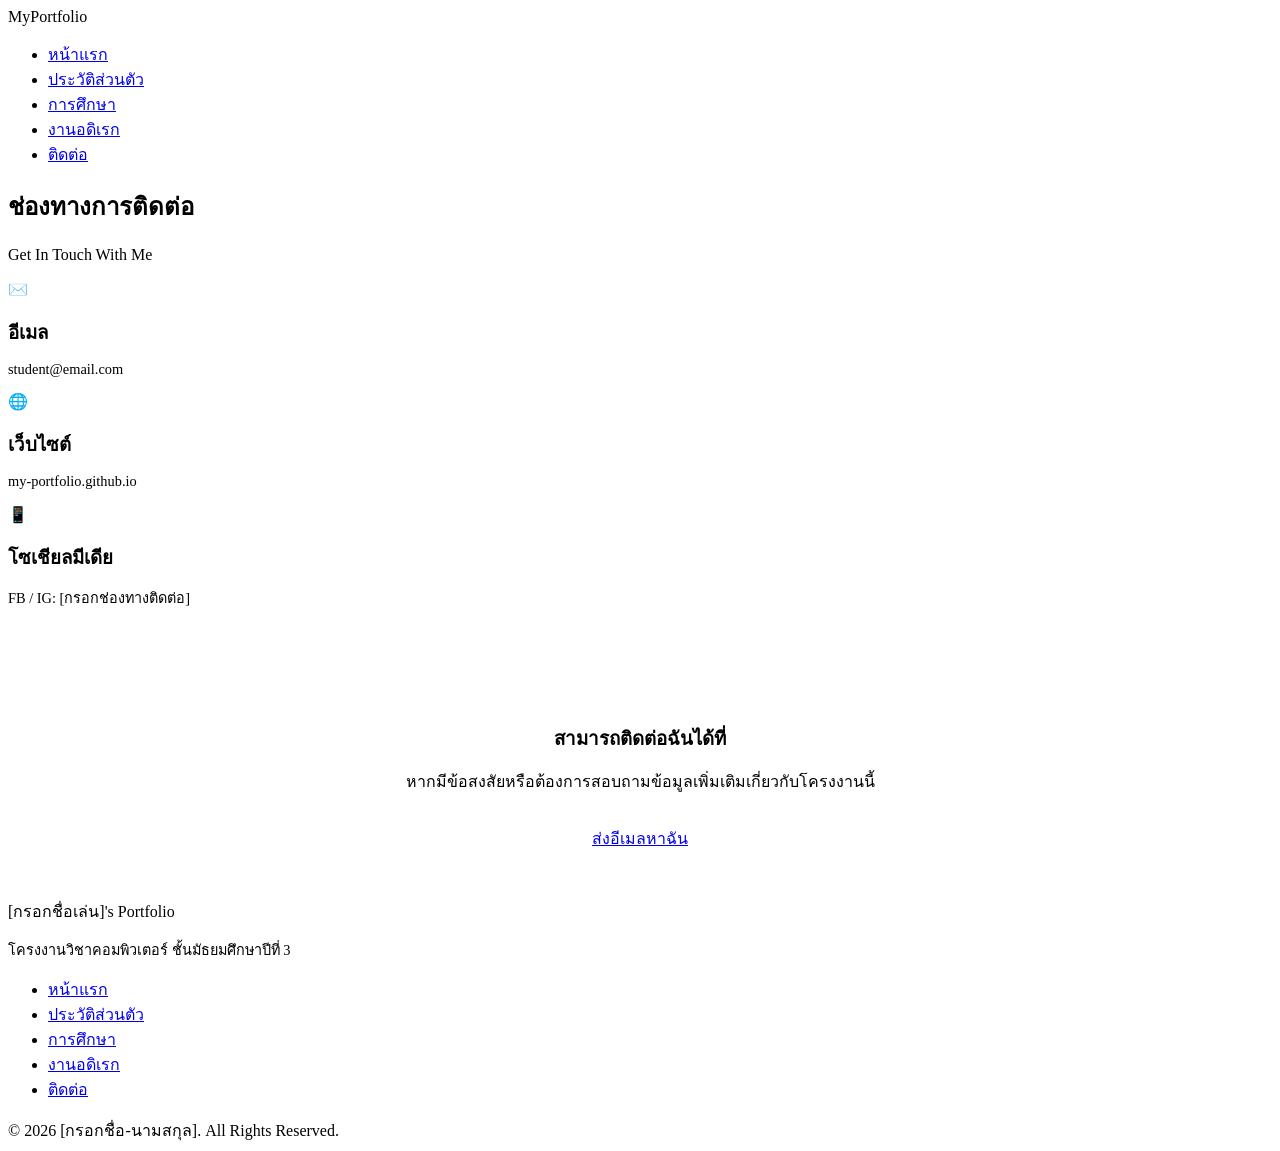
==== contact.html @ 7aca5b60 "Create contact.html" ====
<!DOCTYPE html>
<html lang="th">
<head>
  <meta charset="UTF-8">
  <meta name="viewport" content="width=device-width, initial-scale=1.0">
  <title>ช่องทางการติดต่อ | Student Portfolio</title>
  <link rel="stylesheet" href="style.css">
</head>
<body>

  <nav class="navbar">
    <div class="nav-logo">My<span>Portfolio</span></div>
    <ul class="nav-links">
      <li><a href="index.html">หน้าแรก</a></li>
      <li><a href="profile.html">ประวัติส่วนตัว</a></li>
      <li><a href="education.html">การศึกษา</a></li>
      <li><a href="hobby.html">งานอดิเรก</a></li>
      <li><a href="contact.html" class="active">ติดต่อ</a></li>
    </ul>
  </nav>

  <main class="container">
    <h2 class="section-title">ช่องทางการติดต่อ</h2>
    <p class="section-subtitle">Get In Touch With Me</p>

    <div class="contact-grid">
      <div class="card contact-card">
        <div class="contact-icon">✉️</div>
        <h3 style="color: var(--primary-dark); margin-bottom: 0.5rem;">อีเมล</h3>
        <p style="color: var(--text-muted); font-size: 0.9rem;">student@email.com</p>
      </div>

      <div class="card contact-card">
        <div class="contact-icon">🌐</div>
        <h3 style="color: var(--primary-dark); margin-bottom: 0.5rem;">เว็บไซต์</h3>
        <p style="color: var(--text-muted); font-size: 0.9rem;">my-portfolio.github.io</p>
      </div>

      <div class="card contact-card">
        <div class="contact-icon">📱</div>
        <h3 style="color: var(--primary-dark); margin-bottom: 0.5rem;">โซเชียลมีเดีย</h3>
        <p style="color: var(--text-muted); font-size: 0.9rem;">FB / IG: [กรอกช่องทางติดต่อ]</p>
      </div>
    </div>

    <div class="card" style="margin-top: 3rem; text-align: center; padding: 3rem 1.5rem;">
      <h3 style="color: var(--primary-dark); margin-bottom: 1rem;">สามารถติดต่อฉันได้ที่</h3>
      <p style="color: var(--text-muted); margin-bottom: 2rem;">หากมีข้อสงสัยหรือต้องการสอบถามข้อมูลเพิ่มเติมเกี่ยวกับโครงงานนี้</p>
      <a href="mailto:student@email.com" class="btn btn-primary">ส่งอีเมลหาฉัน</a>
    </div>
  </main>

  <footer class="footer">
    <div class="footer-content">
      <div>
        <div class="footer-logo">[กรอกชื่อเล่น]'s Portfolio</div>
        <p style="font-size: 0.9rem; color: var(--accent);">โครงงานวิชาคอมพิวเตอร์ ชั้นมัธยมศึกษาปีที่ 3</p>
      </div>
      <ul class="footer-links">
        <li><a href="index.html">หน้าแรก</a></li>
        <li><a href="profile.html">ประวัติส่วนตัว</a></li>
        <li><a href="education.html">การศึกษา</a></li>
        <li><a href="hobby.html">งานอดิเรก</a></li>
        <li><a href="contact.html">ติดต่อ</a></li>
      </ul>
    </div>
    <div class="footer-copy">
      &copy; 2026 [กรอกชื่อ-นามสกุล]. All Rights Reserved.
    </div>
  </footer>

</body>
</html>
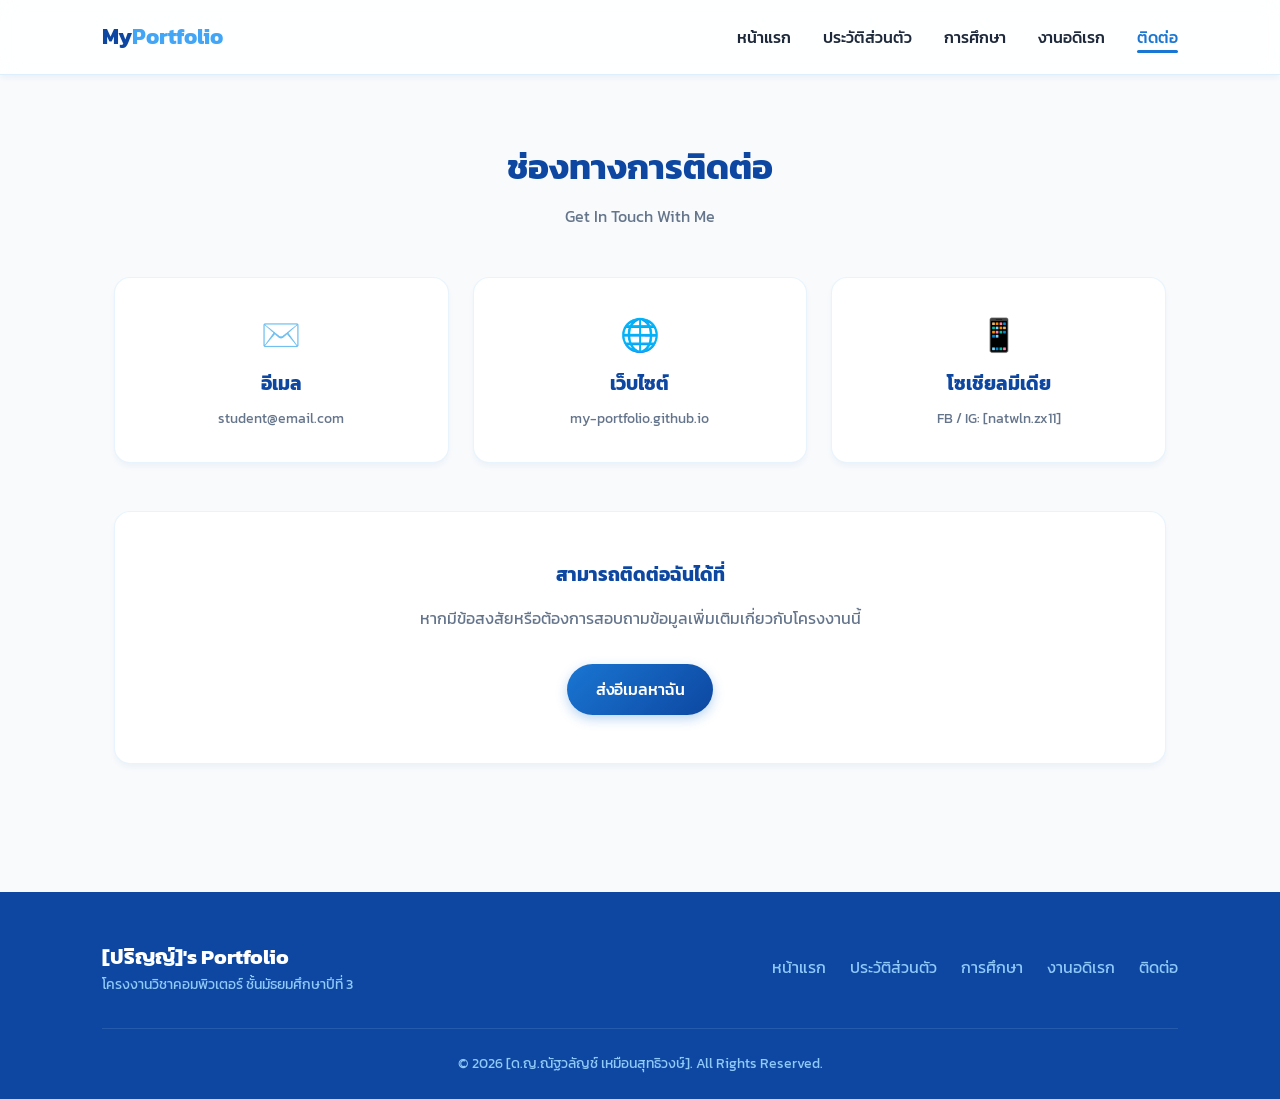
==== commit be37c0d8: "Update contact.html" ====
--- a/contact.html
+++ b/contact.html
@@ -39,7 +39,7 @@
       <div class="card contact-card">
         <div class="contact-icon">📱</div>
         <h3 style="color: var(--primary-dark); margin-bottom: 0.5rem;">โซเชียลมีเดีย</h3>
-        <p style="color: var(--text-muted); font-size: 0.9rem;">FB / IG: [กรอกช่องทางติดต่อ]</p>
+        <p style="color: var(--text-muted); font-size: 0.9rem;">FB / IG: [natwln.zx11]</p>
       </div>
     </div>
 
@@ -53,7 +53,7 @@
   <footer class="footer">
     <div class="footer-content">
       <div>
-        <div class="footer-logo">[กรอกชื่อเล่น]'s Portfolio</div>
+        <div class="footer-logo">[ปริญญ์]'s Portfolio</div>
         <p style="font-size: 0.9rem; color: var(--accent);">โครงงานวิชาคอมพิวเตอร์ ชั้นมัธยมศึกษาปีที่ 3</p>
       </div>
       <ul class="footer-links">
@@ -65,7 +65,7 @@
       </ul>
     </div>
     <div class="footer-copy">
-      &copy; 2026 [กรอกชื่อ-นามสกุล]. All Rights Reserved.
+      &copy; 2026 [ด.ญ.ณัฐวลัญช์ เหมือนสุทธิวงษ์]. All Rights Reserved.
     </div>
   </footer>
 
--- a/style.css
+++ b/style.css
@@ -0,0 +1,493 @@
+@import url('https://fonts.googleapis.com/css2?family=Kanit:wght@300;400;500;600;700&display=swap');
+
+:root {
+  --primary-dark: #0D47A1;
+  --primary: #1976D2;
+  --primary-light: #42A5F5;
+  --accent: #90CAF9;
+  --bg-light: #E3F2FD;
+  --bg-white: #FFFFFF;
+  --text-dark: #1E293B;
+  --text-muted: #64748B;
+  --shadow-sm: 0 4px 6px -1px rgba(13, 71, 161, 0.05);
+  --shadow-md: 0 10px 15px -3px rgba(13, 71, 161, 0.1);
+  --shadow-lg: 0 20px 25px -5px rgba(13, 71, 161, 0.15);
+  --radius-sm: 8px;
+  --radius-md: 16px;
+  --radius-lg: 24px;
+  --transition: all 0.3s cubic-bezier(0.4, 0, 0.2, 1);
+}
+
+* {
+  margin: 0;
+  padding: 0;
+  box-sizing: border-box;
+}
+
+body {
+  font-family: 'Kanit', sans-serif;
+  background-color: #F8FAFC;
+  color: var(--text-dark);
+  line-height: 1.6;
+  overflow-x: hidden;
+}
+
+a {
+  text-decoration: none;
+  color: inherit;
+}
+
+/* --- Navigation Bar --- */
+.navbar {
+  position: sticky;
+  top: 0;
+  background: rgba(255, 255, 255, 0.85);
+  backdrop-filter: blur(12px);
+  display: flex;
+  justify-content: space-between;
+  align-items: center;
+  padding: 1.2rem 8%;
+  box-shadow: var(--shadow-sm);
+  z-index: 1000;
+  border-bottom: 1px solid rgba(144, 202, 249, 0.3);
+}
+
+.nav-logo {
+  font-size: 1.4rem;
+  font-weight: 700;
+  color: var(--primary-dark);
+}
+
+.nav-logo span {
+  color: var(--primary-light);
+}
+
+.nav-links {
+  display: flex;
+  list-style: none;
+  gap: 2rem;
+}
+
+.nav-links a {
+  font-weight: 500;
+  color: var(--text-dark);
+  transition: var(--transition);
+  position: relative;
+  padding: 0.3rem 0;
+}
+
+.nav-links a:hover,
+.nav-links a.active {
+  color: var(--primary);
+}
+
+.nav-links a::after {
+  content: '';
+  position: absolute;
+  bottom: 0;
+  left: 0;
+  width: 0;
+  height: 3px;
+  background: var(--primary);
+  border-radius: 2px;
+  transition: var(--transition);
+}
+
+.nav-links a:hover::after,
+.nav-links a.active::after {
+  width: 100%;
+}
+
+/* --- Layout Elements --- */
+.container {
+  max-width: 1100px;
+  margin: 0 auto;
+  padding: 4rem 1.5rem;
+}
+
+.section-title {
+  text-align: center;
+  font-size: 2.2rem;
+  color: var(--primary-dark);
+  margin-bottom: 0.5rem;
+  font-weight: 700;
+}
+
+.section-subtitle {
+  text-align: center;
+  color: var(--text-muted);
+  margin-bottom: 3rem;
+  font-size: 1rem;
+}
+
+/* --- Buttons --- */
+.btn-group {
+  display: flex;
+  gap: 1rem;
+  flex-wrap: wrap;
+}
+
+.btn {
+  display: inline-block;
+  padding: 0.8rem 1.8rem;
+  border-radius: 50px;
+  font-weight: 500;
+  transition: var(--transition);
+  cursor: pointer;
+  border: none;
+}
+
+.btn-primary {
+  background: linear-gradient(135deg, var(--primary) 0%, var(--primary-dark) 100%);
+  color: var(--bg-white);
+  box-shadow: 0 4px 12px rgba(25, 118, 210, 0.3);
+}
+
+.btn-primary:hover {
+  transform: translateY(-3px);
+  box-shadow: 0 8px 20px rgba(25, 118, 210, 0.4);
+}
+
+.btn-secondary {
+  background: var(--bg-white);
+  color: var(--primary);
+  border: 2px solid var(--primary-light);
+}
+
+.btn-secondary:hover {
+  background: var(--bg-light);
+  transform: translateY(-3px);
+}
+
+/* --- Hero Section --- */
+.hero {
+  display: grid;
+  grid-template-columns: 1.2fr 0.8fr;
+  align-items: center;
+  gap: 3rem;
+  min-height: calc(100vh - 80px);
+  padding: 2rem 8%;
+  background: radial-gradient(circle at top right, var(--bg-light) 0%, #F8FAFC 60%);
+}
+
+.hero-badge {
+  display: inline-block;
+  padding: 0.4rem 1rem;
+  background: rgba(25, 118, 210, 0.1);
+  color: var(--primary);
+  border-radius: 20px;
+  font-weight: 500;
+  font-size: 0.9rem;
+  margin-bottom: 1rem;
+}
+
+.hero-title {
+  font-size: 3rem;
+  line-height: 1.2;
+  color: var(--primary-dark);
+  margin-bottom: 1rem;
+}
+
+.hero-title span {
+  background: linear-gradient(135deg, var(--primary) 0%, var(--primary-light) 100%);
+  -webkit-background-clip: text;
+  -webkit-text-fill-color: transparent;
+}
+
+.hero-desc {
+  font-size: 1.1rem;
+  color: var(--text-muted);
+  margin-bottom: 2rem;
+}
+
+.hero-img-wrapper {
+  position: relative;
+  display: flex;
+  justify-content: center;
+}
+
+.hero-img-bg {
+  position: absolute;
+  width: 280px;
+  height: 280px;
+  background: linear-gradient(135deg, var(--primary-light), var(--accent));
+  border-radius: 30% 70% 70% 30% / 30% 30% 70% 70%;
+  animation: morph 8s ease-in-out infinite;
+  z-index: 1;
+}
+
+@keyframes morph {
+  0% { border-radius: 30% 70% 70% 30% / 30% 30% 70% 70%; }
+  50% { border-radius: 70% 30% 30% 70% / 70% 70% 30% 30%; }
+  100% { border-radius: 30% 70% 70% 30% / 30% 30% 70% 70%; }
+}
+
+.hero-img {
+  width: 260px;
+  height: 260px;
+  object-fit: cover;
+  border-radius: 50%;
+  border: 6px solid var(--bg-white);
+  box-shadow: var(--shadow-lg);
+  position: relative;
+  z-index: 2;
+  transition: var(--transition);
+}
+
+.hero-img:hover {
+  transform: scale(1.03);
+}
+
+/* --- Cards General --- */
+.card {
+  background: var(--bg-white);
+  border-radius: var(--radius-md);
+  padding: 2rem;
+  box-shadow: var(--shadow-sm);
+  border: 1px solid rgba(227, 242, 253, 0.8);
+  transition: var(--transition);
+}
+
+.card:hover {
+  transform: translateY(-5px);
+  box-shadow: var(--shadow-md);
+}
+
+/* --- Profile Page --- */
+.profile-grid {
+  display: grid;
+  grid-template-columns: 1fr 2fr;
+  gap: 2rem;
+  margin-bottom: 3rem;
+}
+
+.profile-card {
+  text-align: center;
+}
+
+.profile-avatar {
+  width: 180px;
+  height: 180px;
+  border-radius: 20px;
+  object-fit: cover;
+  margin-bottom: 1rem;
+  border: 4px solid var(--bg-light);
+}
+
+.info-grid {
+  display: grid;
+  grid-template-columns: repeat(2, 1fr);
+  gap: 1.2rem;
+}
+
+.info-item {
+  padding: 1rem;
+  background: var(--bg-light);
+  border-radius: var(--radius-sm);
+}
+
+.info-label {
+  font-size: 0.85rem;
+  color: var(--text-muted);
+}
+
+.info-value {
+  font-weight: 600;
+  color: var(--primary-dark);
+}
+
+/* --- Timeline (Education) --- */
+.timeline {
+  position: relative;
+  max-width: 800px;
+  margin: 0 auto 3rem auto;
+  padding-left: 2rem;
+}
+
+.timeline::before {
+  content: '';
+  position: absolute;
+  left: 0;
+  top: 0;
+  width: 4px;
+  height: 100%;
+  background: var(--bg-light);
+  border-radius: 2px;
+}
+
+.timeline-item {
+  position: relative;
+  margin-bottom: 2.5rem;
+}
+
+.timeline-dot {
+  position: absolute;
+  left: -2rem;
+  top: 0.5rem;
+  transform: translateX(-50%);
+  width: 16px;
+  height: 16px;
+  border-radius: 50%;
+  background: var(--primary);
+  border: 4px solid var(--bg-white);
+  box-shadow: 0 0 0 3px var(--accent);
+}
+
+.timeline-badge {
+  display: inline-block;
+  padding: 0.2rem 0.6rem;
+  background: var(--bg-light);
+  color: var(--primary-dark);
+  border-radius: 12px;
+  font-size: 0.8rem;
+  font-weight: 600;
+  margin-bottom: 0.5rem;
+}
+
+/* --- Table Styles --- */
+.table-container {
+  overflow-x: auto;
+  background: var(--bg-white);
+  border-radius: var(--radius-md);
+  box-shadow: var(--shadow-sm);
+  border: 1px solid var(--bg-light);
+}
+
+table {
+  width: 100%;
+  border-collapse: collapse;
+  text-align: left;
+}
+
+th, td {
+  padding: 1.2rem;
+  border-bottom: 1px solid var(--bg-light);
+}
+
+th {
+  background: var(--primary-dark);
+  color: var(--bg-white);
+  font-weight: 500;
+}
+
+tr:hover {
+  background: #F1F5F9;
+}
+
+/* --- Hobby & Interest Grid --- */
+.grid-3 {
+  display: grid;
+  grid-template-columns: repeat(auto-fit, minmax(280px, 1fr));
+  gap: 1.5rem;
+}
+
+.hobby-card {
+  text-align: center;
+  padding: 2.5rem 1.5rem;
+}
+
+.hobby-icon {
+  font-size: 2.8rem;
+  margin-bottom: 1rem;
+  display: inline-block;
+  padding: 1rem;
+  background: var(--bg-light);
+  border-radius: 50%;
+}
+
+/* --- Contact Page --- */
+.contact-grid {
+  display: grid;
+  grid-template-columns: repeat(auto-fit, minmax(240px, 1fr));
+  gap: 1.5rem;
+}
+
+.contact-card {
+  text-align: center;
+  display: block;
+}
+
+.contact-icon {
+  font-size: 2rem;
+  color: var(--primary);
+  margin-bottom: 0.5rem;
+}
+
+/* --- Footer --- */
+.footer {
+  background: var(--primary-dark);
+  color: var(--bg-white);
+  padding: 3rem 8% 1.5rem 8%;
+  margin-top: 4rem;
+}
+
+.footer-content {
+  display: flex;
+  justify-content: space-between;
+  align-items: center;
+  flex-wrap: wrap;
+  gap: 1.5rem;
+  border-bottom: 1px solid rgba(255, 255, 255, 0.1);
+  padding-bottom: 2rem;
+  margin-bottom: 1.5rem;
+}
+
+.footer-logo {
+  font-size: 1.3rem;
+  font-weight: 700;
+}
+
+.footer-links {
+  display: flex;
+  gap: 1.5rem;
+  list-style: none;
+}
+
+.footer-links a {
+  color: var(--accent);
+  transition: var(--transition);
+}
+
+.footer-links a:hover {
+  color: var(--bg-white);
+}
+
+.footer-copy {
+  text-align: center;
+  font-size: 0.85rem;
+  color: var(--accent);
+}
+
+/* --- Responsive Media Queries --- */
+@media (max-width: 768px) {
+  .navbar {
+    flex-direction: column;
+    gap: 1rem;
+    padding: 1rem 5%;
+  }
+
+  .nav-links {
+    gap: 1rem;
+    font-size: 0.9rem;
+    flex-wrap: wrap;
+    justify-content: center;
+  }
+
+  .hero {
+    grid-template-columns: 1fr;
+    text-align: center;
+    padding: 3rem 5%;
+  }
+
+  .btn-group {
+    justify-content: center;
+  }
+
+  .profile-grid {
+    grid-template-columns: 1fr;
+  }
+
+  .info-grid {
+    grid-template-columns: 1fr;
+  }
+}
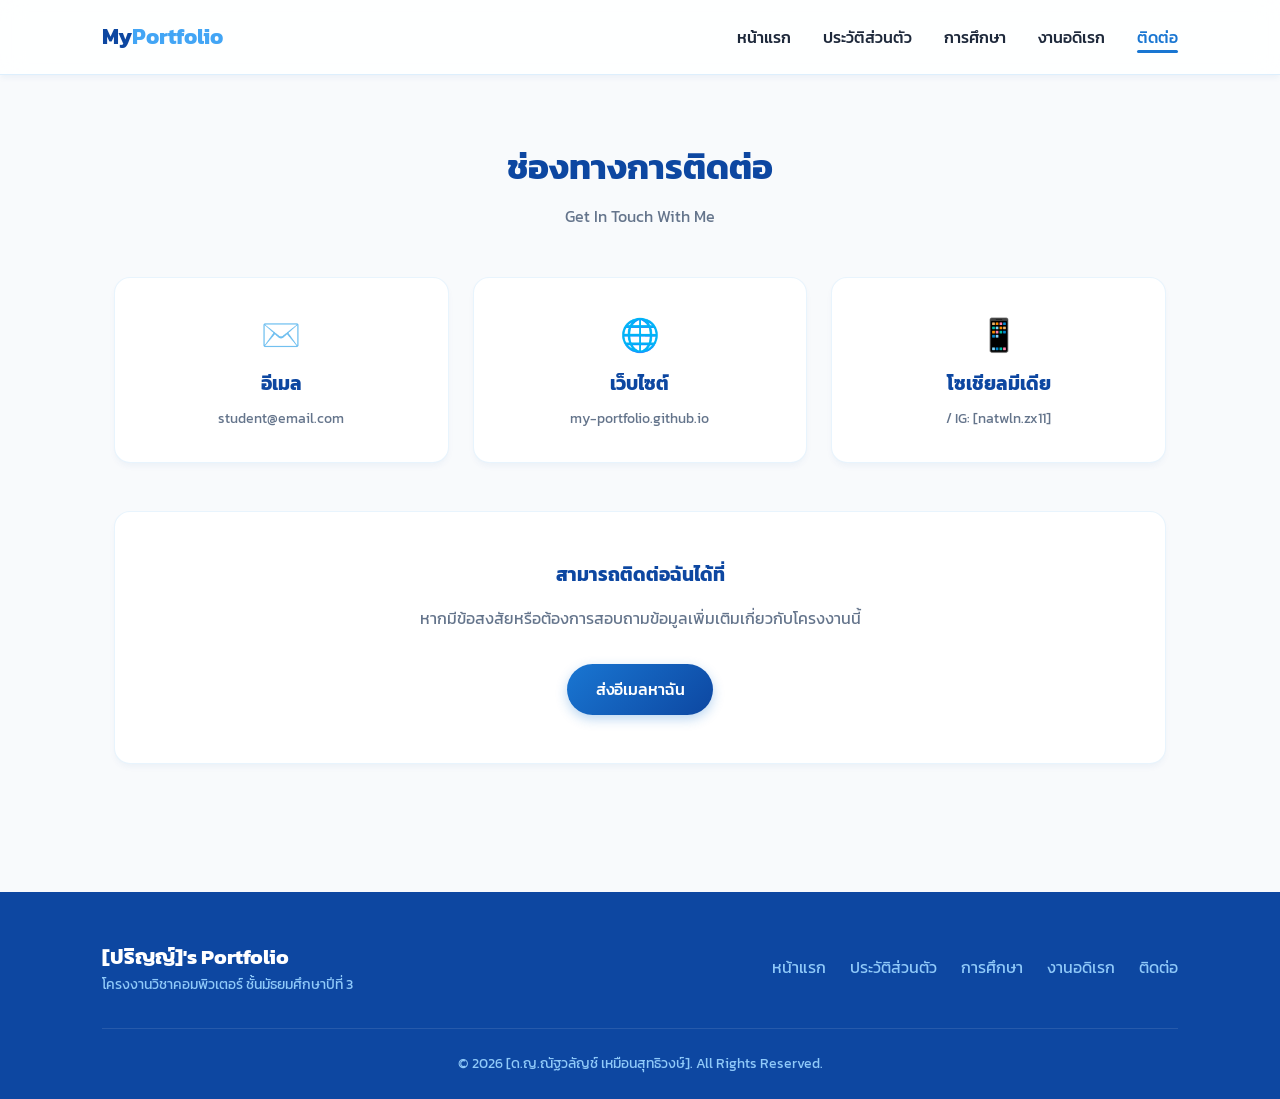
==== commit 0658402e: "Update contact.html" ====
--- a/contact.html
+++ b/contact.html
@@ -39,7 +39,7 @@
       <div class="card contact-card">
         <div class="contact-icon">📱</div>
         <h3 style="color: var(--primary-dark); margin-bottom: 0.5rem;">โซเชียลมีเดีย</h3>
-        <p style="color: var(--text-muted); font-size: 0.9rem;">FB / IG: [natwln.zx11]</p>
+        <p style="color: var(--text-muted); font-size: 0.9rem;"> / IG: [natwln.zx11]</p>
       </div>
     </div>
 
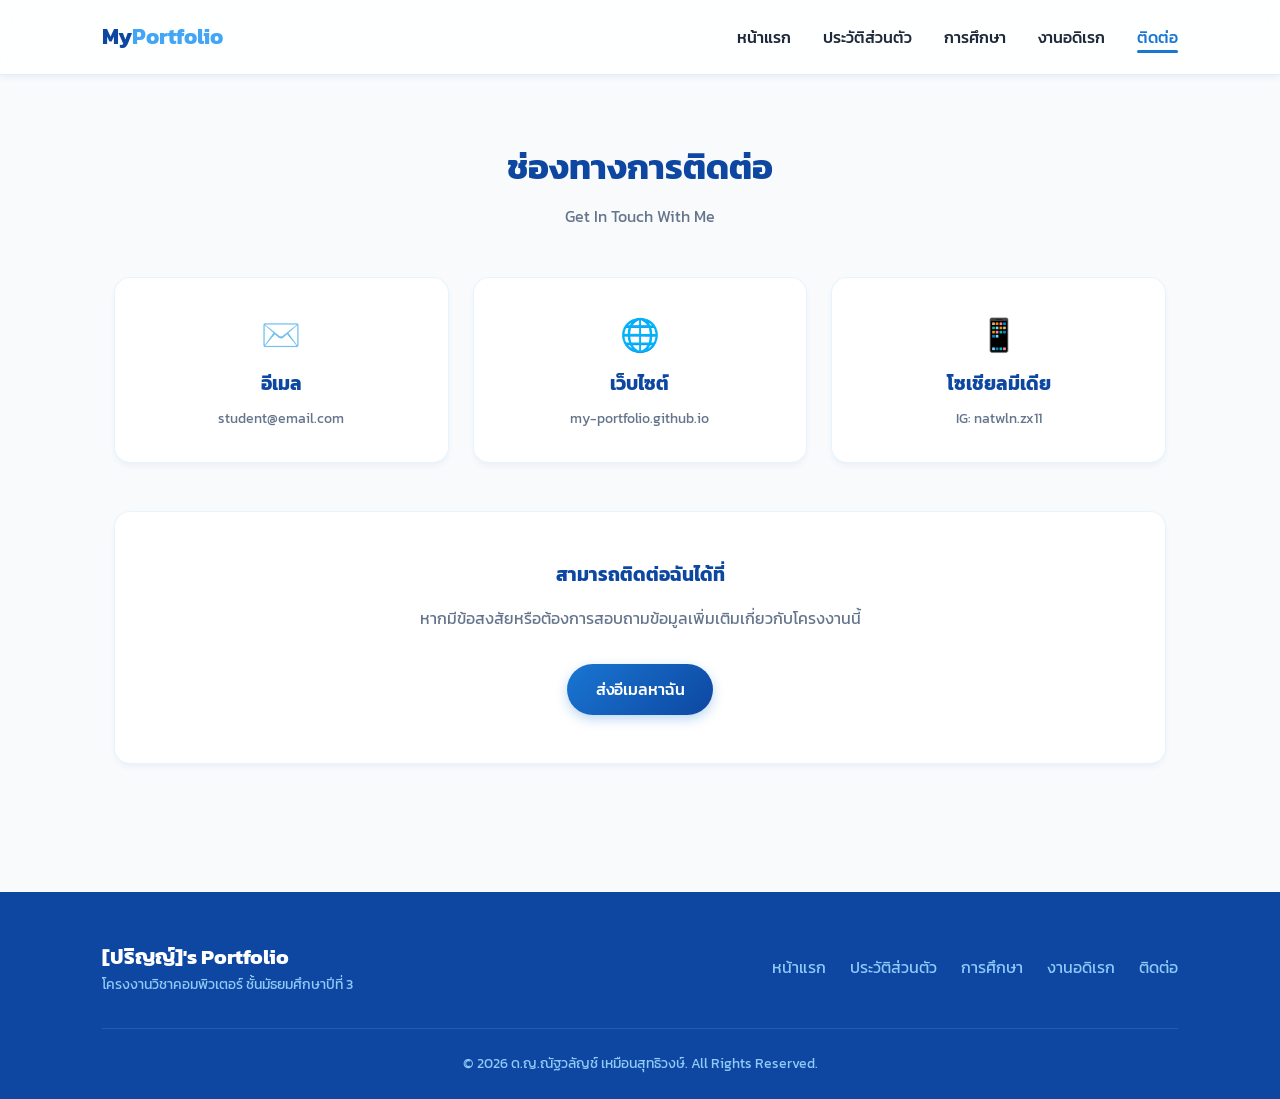
==== commit af765db8: "Update contact.html" ====
--- a/contact.html
+++ b/contact.html
@@ -39,7 +39,7 @@
       <div class="card contact-card">
         <div class="contact-icon">📱</div>
         <h3 style="color: var(--primary-dark); margin-bottom: 0.5rem;">โซเชียลมีเดีย</h3>
-        <p style="color: var(--text-muted); font-size: 0.9rem;"> / IG: [natwln.zx11]</p>
+        <p style="color: var(--text-muted); font-size: 0.9rem;">  IG: natwln.zx11</p>
       </div>
     </div>
 
@@ -65,7 +65,7 @@
       </ul>
     </div>
     <div class="footer-copy">
-      &copy; 2026 [ด.ญ.ณัฐวลัญช์ เหมือนสุทธิวงษ์]. All Rights Reserved.
+      &copy; 2026 ด.ญ.ณัฐวลัญช์ เหมือนสุทธิวงษ์. All Rights Reserved.
     </div>
   </footer>
 
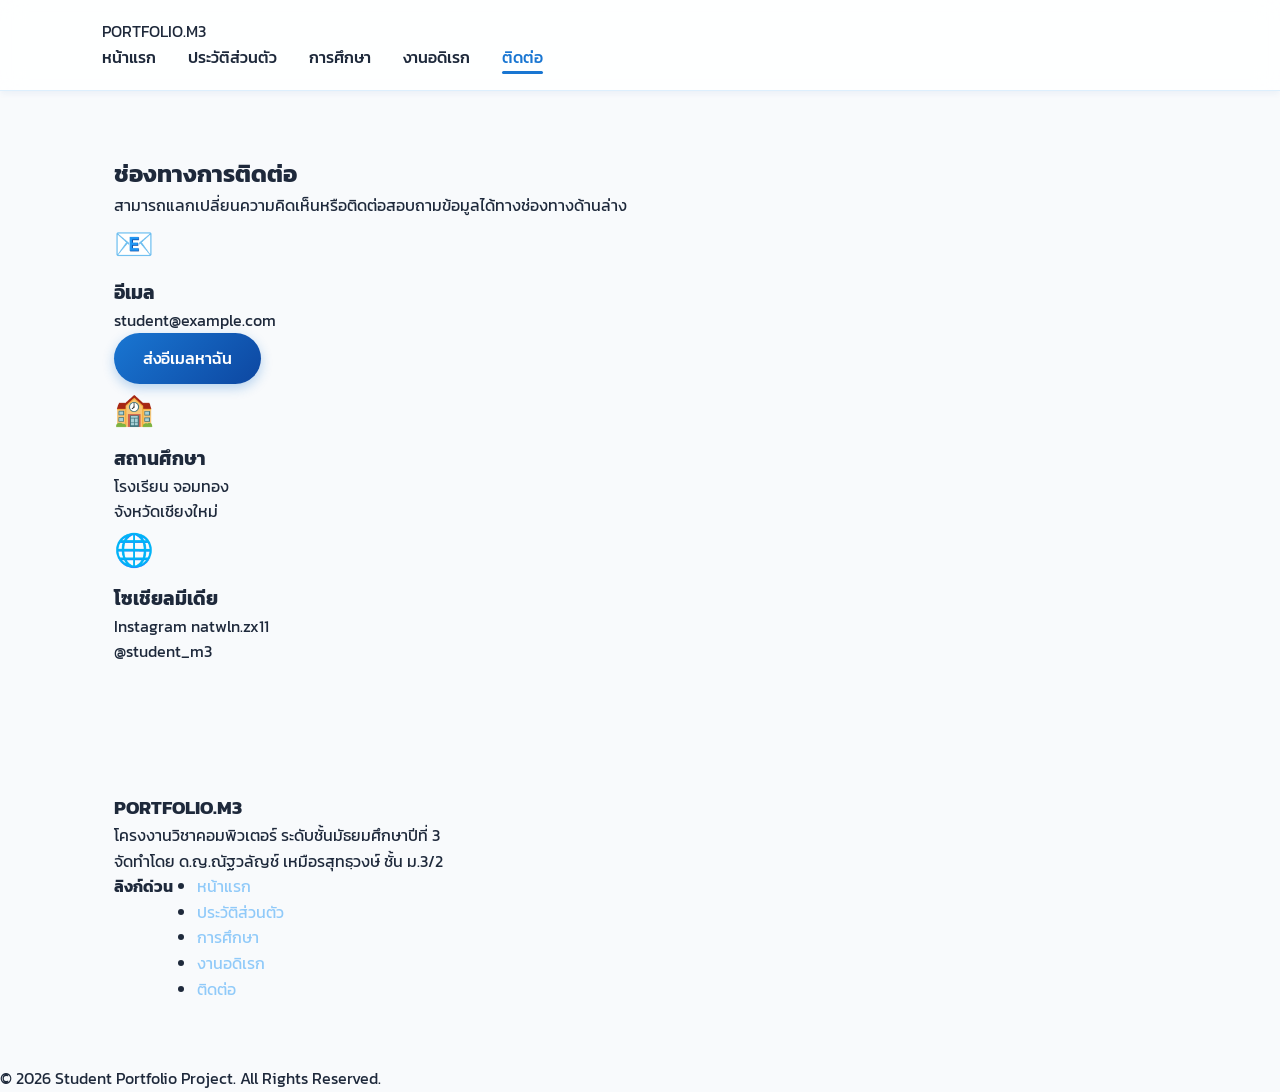
==== commit e2152ff7: "Update contact.html" ====
--- a/contact.html
+++ b/contact.html
@@ -1,73 +1,80 @@
 <!DOCTYPE html>
 <html lang="th">
 <head>
-  <meta charset="UTF-8">
-  <meta name="viewport" content="width=device-width, initial-scale=1.0">
-  <title>ช่องทางการติดต่อ | Student Portfolio</title>
-  <link rel="stylesheet" href="style.css">
+    <meta charset="UTF-8">
+    <meta name="viewport" content="width=device-width, initial-scale=1.0">
+    <title>ติดต่อ - Portfolio ม.3</title>
+    <link rel="stylesheet" href="style.css">
+    <link href="https://fonts.googleapis.com/css2?family=Kanit:wght@300;400;500;600;700&display=swap" rel="stylesheet">
 </head>
 <body>
 
-  <nav class="navbar">
-    <div class="nav-logo">My<span>Portfolio</span></div>
-    <ul class="nav-links">
-      <li><a href="index.html">หน้าแรก</a></li>
-      <li><a href="profile.html">ประวัติส่วนตัว</a></li>
-      <li><a href="education.html">การศึกษา</a></li>
-      <li><a href="hobby.html">งานอดิเรก</a></li>
-      <li><a href="contact.html" class="active">ติดต่อ</a></li>
-    </ul>
-  </nav>
+    <header class="navbar">
+        <div class="nav-container">
+            <a href="index.html" class="logo">PORTFOLIO<span>.M3</span></a>
+            <nav>
+                <ul class="nav-links">
+                    <li><a href="index.html">หน้าแรก</a></li>
+                    <li><a href="profile.html">ประวัติส่วนตัว</a></li>
+                    <li><a href="education.html">การศึกษา</a></li>
+                    <li><a href="hobby.html">งานอดิเรก</a></li>
+                    <li><a href="contact.html" class="active">ติดต่อ</a></li>
+                </ul>
+            </nav>
+        </div>
+    </header>
 
-  <main class="container">
-    <h2 class="section-title">ช่องทางการติดต่อ</h2>
-    <p class="section-subtitle">Get In Touch With Me</p>
+    <main class="page-main">
+        <div class="container">
+            <div class="page-header">
+                <h2>ช่องทางการติดต่อ</h2>
+                <p>สามารถแลกเปลี่ยนความคิดเห็นหรือติดต่อสอบถามข้อมูลได้ทางช่องทางด้านล่าง</p>
+            </div>
 
-    <div class="contact-grid">
-      <div class="card contact-card">
-        <div class="contact-icon">✉️</div>
-        <h3 style="color: var(--primary-dark); margin-bottom: 0.5rem;">อีเมล</h3>
-        <p style="color: var(--text-muted); font-size: 0.9rem;">student@email.com</p>
-      </div>
+            <div class="contact-wrapper">
+                <div class="contact-box">
+                    <div class="contact-icon">📧</div>
+                    <h3>อีเมล</h3>
+                    <p>student@example.com</p>
+                    <a href="mailto:student@example.com" class="btn btn-primary btn-sm">ส่งอีเมลหาฉัน</a>
+                </div>
+                <div class="contact-box">
+                    <div class="contact-icon">🏫</div>
+                    <h3>สถานศึกษา</h3>
+                    <p>โรงเรียน จอมทอง <br>จังหวัดเชียงใหม่</p>
+                </div>
+                <div class="contact-box">
+                    <div class="contact-icon">🌐</div>
+                    <h3>โซเชียลมีเดีย</h3>
+                    <p>Instagram natwln.zx11</p>
+                    <span class="social-tag">@student_m3</span>
+                </div>
+            </div>
+        </div>
+    </main>
 
-      <div class="card contact-card">
-        <div class="contact-icon">🌐</div>
-        <h3 style="color: var(--primary-dark); margin-bottom: 0.5rem;">เว็บไซต์</h3>
-        <p style="color: var(--text-muted); font-size: 0.9rem;">my-portfolio.github.io</p>
-      </div>
-
-      <div class="card contact-card">
-        <div class="contact-icon">📱</div>
-        <h3 style="color: var(--primary-dark); margin-bottom: 0.5rem;">โซเชียลมีเดีย</h3>
-        <p style="color: var(--text-muted); font-size: 0.9rem;">  IG: natwln.zx11</p>
-      </div>
-    </div>
-
-    <div class="card" style="margin-top: 3rem; text-align: center; padding: 3rem 1.5rem;">
-      <h3 style="color: var(--primary-dark); margin-bottom: 1rem;">สามารถติดต่อฉันได้ที่</h3>
-      <p style="color: var(--text-muted); margin-bottom: 2rem;">หากมีข้อสงสัยหรือต้องการสอบถามข้อมูลเพิ่มเติมเกี่ยวกับโครงงานนี้</p>
-      <a href="mailto:student@email.com" class="btn btn-primary">ส่งอีเมลหาฉัน</a>
-    </div>
-  </main>
-
-  <footer class="footer">
-    <div class="footer-content">
-      <div>
-        <div class="footer-logo">[ปริญญ์]'s Portfolio</div>
-        <p style="font-size: 0.9rem; color: var(--accent);">โครงงานวิชาคอมพิวเตอร์ ชั้นมัธยมศึกษาปีที่ 3</p>
-      </div>
-      <ul class="footer-links">
-        <li><a href="index.html">หน้าแรก</a></li>
-        <li><a href="profile.html">ประวัติส่วนตัว</a></li>
-        <li><a href="education.html">การศึกษา</a></li>
-        <li><a href="hobby.html">งานอดิเรก</a></li>
-        <li><a href="contact.html">ติดต่อ</a></li>
-      </ul>
-    </div>
-    <div class="footer-copy">
-      &copy; 2026 ด.ญ.ณัฐวลัญช์ เหมือนสุทธิวงษ์. All Rights Reserved.
-    </div>
-  </footer>
+    <footer>
+        <div class="container footer-container">
+            <div class="footer-info">
+                <h3>PORTFOLIO<span>.M3</span></h3>
+                <p>โครงงานวิชาคอมพิวเตอร์ ระดับชั้นมัธยมศึกษาปีที่ 3</p>
+                <p>จัดทำโดย ด.ญ.ณัฐวลัญช์ เหมือรสุทธฺวงษ์ ชั้น ม.3/2</p>
+            </div>
+            <div class="footer-links">
+                <h4>ลิงก์ด่วน</h4>
+                <ul>
+                    <li><a href="index.html">หน้าแรก</a></li>
+                    <li><a href="profile.html">ประวัติส่วนตัว</a></li>
+                    <li><a href="education.html">การศึกษา</a></li>
+                    <li><a href="hobby.html">งานอดิเรก</a></li>
+                    <li><a href="contact.html">ติดต่อ</a></li>
+                </ul>
+            </div>
+        </div>
+        <div class="footer-bottom">
+            <p>&copy; 2026 Student Portfolio Project. All Rights Reserved.</p>
+        </div>
+    </footer>
 
 </body>
 </html>
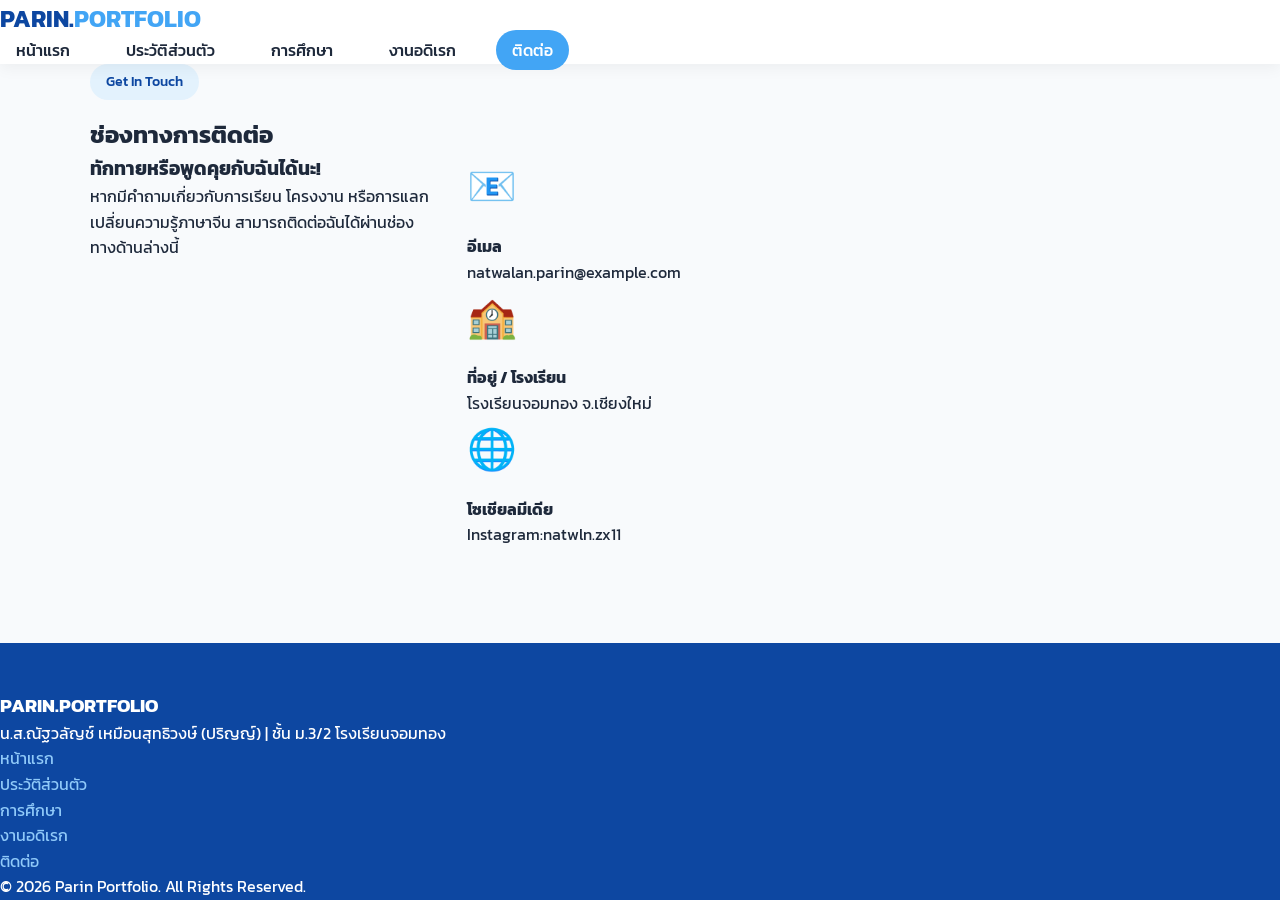
==== commit f69c7f3d: "Update contact.html" ====
--- a/contact.html
+++ b/contact.html
@@ -3,78 +3,73 @@
 <head>
     <meta charset="UTF-8">
     <meta name="viewport" content="width=device-width, initial-scale=1.0">
-    <title>ติดต่อ - Portfolio ม.3</title>
+    <title>ติดต่อ | ปริญญ์ Portfolio</title>
     <link rel="stylesheet" href="style.css">
-    <link href="https://fonts.googleapis.com/css2?family=Kanit:wght@300;400;500;600;700&display=swap" rel="stylesheet">
+    <link href="https://fonts.googleapis.com/css2?family=Kanit:wght@300;400;600;700&display=swap" rel="stylesheet">
 </head>
 <body>
-
-    <header class="navbar">
-        <div class="nav-container">
-            <a href="index.html" class="logo">PORTFOLIO<span>.M3</span></a>
-            <nav>
-                <ul class="nav-links">
-                    <li><a href="index.html">หน้าแรก</a></li>
-                    <li><a href="profile.html">ประวัติส่วนตัว</a></li>
-                    <li><a href="education.html">การศึกษา</a></li>
-                    <li><a href="hobby.html">งานอดิเรก</a></li>
-                    <li><a href="contact.html" class="active">ติดต่อ</a></li>
-                </ul>
-            </nav>
-        </div>
+    <header>
+        <nav class="navbar">
+            <div class="logo">PARIN.<span>PORTFOLIO</span></div>
+            <ul class="nav-links">
+                <li><a href="index.html">หน้าแรก</a></li>
+                <li><a href="profile.html">ประวัติส่วนตัว</a></li>
+                <li><a href="education.html">การศึกษา</a></li>
+                <li><a href="hobby.html">งานอดิเรก</a></li>
+                <li><a href="contact.html" class="active">ติดต่อ</a></li>
+            </ul>
+        </nav>
     </header>
 
-    <main class="page-main">
-        <div class="container">
-            <div class="page-header">
-                <h2>ช่องทางการติดต่อ</h2>
-                <p>สามารถแลกเปลี่ยนความคิดเห็นหรือติดต่อสอบถามข้อมูลได้ทางช่องทางด้านล่าง</p>
+    <main class="container">
+        <section class="section-title">
+            <span class="badge">Get In Touch</span>
+            <h2>ช่องทางการติดต่อ</h2>
+        </section>
+
+        <section class="contact-wrapper">
+            <div class="contact-cta">
+                <h3>ทักทายหรือพูดคุยกับฉันได้นะ!</h3>
+                <p>หากมีคำถามเกี่ยวกับการเรียน โครงงาน หรือการแลกเปลี่ยนความรู้ภาษาจีน สามารถติดต่อฉันได้ผ่านช่องทางด้านล่างนี้</p>
             </div>
 
-            <div class="contact-wrapper">
-                <div class="contact-box">
+            <div class="contact-grid">
+                <div class="contact-card">
                     <div class="contact-icon">📧</div>
-                    <h3>อีเมล</h3>
-                    <p>student@example.com</p>
-                    <a href="mailto:student@example.com" class="btn btn-primary btn-sm">ส่งอีเมลหาฉัน</a>
+                    <h4>อีเมล</h4>
+                    <p>natwalan.parin@example.com</p>
                 </div>
-                <div class="contact-box">
+                <div class="contact-card">
                     <div class="contact-icon">🏫</div>
-                    <h3>สถานศึกษา</h3>
-                    <p>โรงเรียน จอมทอง <br>จังหวัดเชียงใหม่</p>
+                    <h4>ที่อยู่ / โรงเรียน</h4>
+                    <p>โรงเรียนจอมทอง จ.เชียงใหม่</p>
                 </div>
-                <div class="contact-box">
+                <div class="contact-card">
                     <div class="contact-icon">🌐</div>
-                    <h3>โซเชียลมีเดีย</h3>
-                    <p>Instagram natwln.zx11</p>
-                    <span class="social-tag">@student_m3</span>
+                    <h4>โซเชียลมีเดีย</h4>
+                    <p>Instagram:natwln.zx11</p>
                 </div>
             </div>
-        </div>
+        </section>
     </main>
 
     <footer>
-        <div class="container footer-container">
+        <div class="footer-content">
             <div class="footer-info">
-                <h3>PORTFOLIO<span>.M3</span></h3>
-                <p>โครงงานวิชาคอมพิวเตอร์ ระดับชั้นมัธยมศึกษาปีที่ 3</p>
-                <p>จัดทำโดย ด.ญ.ณัฐวลัญช์ เหมือรสุทธฺวงษ์ ชั้น ม.3/2</p>
+                <h3>PARIN.PORTFOLIO</h3>
+                <p>น.ส.ณัฐวลัญช์ เหมือนสุทธิวงษ์ (ปริญญ์) | ชั้น ม.3/2 โรงเรียนจอมทอง</p>
             </div>
-            <div class="footer-links">
-                <h4>ลิงก์ด่วน</h4>
-                <ul>
-                    <li><a href="index.html">หน้าแรก</a></li>
-                    <li><a href="profile.html">ประวัติส่วนตัว</a></li>
-                    <li><a href="education.html">การศึกษา</a></li>
-                    <li><a href="hobby.html">งานอดิเรก</a></li>
-                    <li><a href="contact.html">ติดต่อ</a></li>
-                </ul>
-            </div>
+            <ul class="footer-links">
+                <li><a href="index.html">หน้าแรก</a></li>
+                <li><a href="profile.html">ประวัติส่วนตัว</a></li>
+                <li><a href="education.html">การศึกษา</a></li>
+                <li><a href="hobby.html">งานอดิเรก</a></li>
+                <li><a href="contact.html">ติดต่อ</a></li>
+            </ul>
         </div>
-        <div class="footer-bottom">
-            <p>&copy; 2026 Student Portfolio Project. All Rights Reserved.</p>
+        <div class="copyright">
+            &copy; 2026 Parin Portfolio. All Rights Reserved.
         </div>
     </footer>
-
 </body>
 </html>
--- a/style.css
+++ b/style.css
@@ -1,493 +1,480 @@
-@import url('https://fonts.googleapis.com/css2?family=Kanit:wght@300;400;500;600;700&display=swap');
-
 :root {
-  --primary-dark: #0D47A1;
-  --primary: #1976D2;
-  --primary-light: #42A5F5;
-  --accent: #90CAF9;
-  --bg-light: #E3F2FD;
-  --bg-white: #FFFFFF;
-  --text-dark: #1E293B;
-  --text-muted: #64748B;
-  --shadow-sm: 0 4px 6px -1px rgba(13, 71, 161, 0.05);
-  --shadow-md: 0 10px 15px -3px rgba(13, 71, 161, 0.1);
-  --shadow-lg: 0 20px 25px -5px rgba(13, 71, 161, 0.15);
-  --radius-sm: 8px;
-  --radius-md: 16px;
-  --radius-lg: 24px;
-  --transition: all 0.3s cubic-bezier(0.4, 0, 0.2, 1);
+    --primary-dark: #0D47A1;
+    --primary: #1976D2;
+    --primary-light: #42A5F5;
+    --accent: #90CAF9;
+    --bg-light: #E3F2FD;
+    --white: #FFFFFF;
+    --text-dark: #1E293B;
+    --text-muted: #64748B;
+    --shadow: 0 10px 25px -5px rgba(25, 118, 210, 0.15);
+    --shadow-hover: 0 20px 30px -10px rgba(25, 118, 210, 0.25);
+    --radius: 16px;
+    --transition: all 0.3s ease;
 }
 
 * {
-  margin: 0;
-  padding: 0;
-  box-sizing: border-box;
+    margin: 0;
+    padding: 0;
+    box-sizing: border-box;
+    font-family: 'Kanit', sans-serif;
 }
 
 body {
-  font-family: 'Kanit', sans-serif;
-  background-color: #F8FAFC;
-  color: var(--text-dark);
-  line-height: 1.6;
-  overflow-x: hidden;
-}
-
-a {
-  text-decoration: none;
-  color: inherit;
-}
-
-/* --- Navigation Bar --- */
+    background-color: #F8FAFC;
+    color: var(--text-dark);
+    line-height: 1.6;
+    display: flex;
+    flex-direction: column;
+    min-height: 100vh;
+}
+
+.container {
+    width: 90%;
+    max-width: 1100px;
+    margin: 0 auto;
+}
+
+/* Navigation Bar */
 .navbar {
-  position: sticky;
-  top: 0;
-  background: rgba(255, 255, 255, 0.85);
-  backdrop-filter: blur(12px);
-  display: flex;
-  justify-content: space-between;
-  align-items: center;
-  padding: 1.2rem 8%;
-  box-shadow: var(--shadow-sm);
-  z-index: 1000;
-  border-bottom: 1px solid rgba(144, 202, 249, 0.3);
-}
-
-.nav-logo {
-  font-size: 1.4rem;
-  font-weight: 700;
-  color: var(--primary-dark);
-}
-
-.nav-logo span {
-  color: var(--primary-light);
+    background: rgba(255, 255, 255, 0.9);
+    backdrop-filter: blur(10px);
+    position: sticky;
+    top: 0;
+    z-index: 1000;
+    box-shadow: 0 4px 15px rgba(0,0,0,0.05);
+}
+
+.nav-container {
+    display: flex;
+    justify-content: space-between;
+    align-items: center;
+    padding: 1rem 5%;
+    max-width: 1200px;
+    margin: 0 auto;
+}
+
+.logo {
+    font-size: 1.5rem;
+    font-weight: 700;
+    color: var(--primary-dark);
+    text-decoration: none;
+}
+
+.logo span {
+    color: var(--primary-light);
 }
 
 .nav-links {
-  display: flex;
-  list-style: none;
-  gap: 2rem;
+    display: flex;
+    list-style: none;
+    gap: 1.5rem;
 }
 
 .nav-links a {
-  font-weight: 500;
-  color: var(--text-dark);
-  transition: var(--transition);
-  position: relative;
-  padding: 0.3rem 0;
-}
-
-.nav-links a:hover,
-.nav-links a.active {
-  color: var(--primary);
-}
-
-.nav-links a::after {
-  content: '';
-  position: absolute;
-  bottom: 0;
-  left: 0;
-  width: 0;
-  height: 3px;
-  background: var(--primary);
-  border-radius: 2px;
-  transition: var(--transition);
-}
-
-.nav-links a:hover::after,
-.nav-links a.active::after {
-  width: 100%;
-}
-
-/* --- Layout Elements --- */
-.container {
-  max-width: 1100px;
-  margin: 0 auto;
-  padding: 4rem 1.5rem;
-}
-
-.section-title {
-  text-align: center;
-  font-size: 2.2rem;
-  color: var(--primary-dark);
-  margin-bottom: 0.5rem;
-  font-weight: 700;
-}
-
-.section-subtitle {
-  text-align: center;
-  color: var(--text-muted);
-  margin-bottom: 3rem;
-  font-size: 1rem;
-}
-
-/* --- Buttons --- */
-.btn-group {
-  display: flex;
-  gap: 1rem;
-  flex-wrap: wrap;
-}
-
+    text-decoration: none;
+    color: var(--text-dark);
+    font-weight: 500;
+    padding: 0.5rem 1rem;
+    border-radius: 20px;
+    transition: var(--transition);
+}
+
+.nav-links a:hover, .nav-links a.active {
+    background-color: var(--primary-light);
+    color: var(--white);
+}
+
+/* Buttons */
 .btn {
-  display: inline-block;
-  padding: 0.8rem 1.8rem;
-  border-radius: 50px;
-  font-weight: 500;
-  transition: var(--transition);
-  cursor: pointer;
-  border: none;
+    display: inline-block;
+    padding: 0.75rem 1.75rem;
+    border-radius: 30px;
+    text-decoration: none;
+    font-weight: 500;
+    transition: var(--transition);
+    border: 2px solid transparent;
+    cursor: pointer;
 }
 
 .btn-primary {
-  background: linear-gradient(135deg, var(--primary) 0%, var(--primary-dark) 100%);
-  color: var(--bg-white);
-  box-shadow: 0 4px 12px rgba(25, 118, 210, 0.3);
+    background-color: var(--primary);
+    color: var(--white);
+    box-shadow: 0 4px 12px rgba(25, 118, 210, 0.3);
 }
 
 .btn-primary:hover {
-  transform: translateY(-3px);
-  box-shadow: 0 8px 20px rgba(25, 118, 210, 0.4);
-}
-
-.btn-secondary {
-  background: var(--bg-white);
-  color: var(--primary);
-  border: 2px solid var(--primary-light);
-}
-
-.btn-secondary:hover {
-  background: var(--bg-light);
-  transform: translateY(-3px);
-}
-
-/* --- Hero Section --- */
-.hero {
-  display: grid;
-  grid-template-columns: 1.2fr 0.8fr;
-  align-items: center;
-  gap: 3rem;
-  min-height: calc(100vh - 80px);
-  padding: 2rem 8%;
-  background: radial-gradient(circle at top right, var(--bg-light) 0%, #F8FAFC 60%);
-}
-
-.hero-badge {
-  display: inline-block;
-  padding: 0.4rem 1rem;
-  background: rgba(25, 118, 210, 0.1);
-  color: var(--primary);
-  border-radius: 20px;
-  font-weight: 500;
-  font-size: 0.9rem;
-  margin-bottom: 1rem;
-}
-
-.hero-title {
-  font-size: 3rem;
-  line-height: 1.2;
-  color: var(--primary-dark);
-  margin-bottom: 1rem;
-}
-
-.hero-title span {
-  background: linear-gradient(135deg, var(--primary) 0%, var(--primary-light) 100%);
-  -webkit-background-clip: text;
-  -webkit-text-fill-color: transparent;
-}
-
-.hero-desc {
-  font-size: 1.1rem;
-  color: var(--text-muted);
-  margin-bottom: 2rem;
-}
-
-.hero-img-wrapper {
-  position: relative;
-  display: flex;
-  justify-content: center;
-}
-
-.hero-img-bg {
-  position: absolute;
-  width: 280px;
-  height: 280px;
-  background: linear-gradient(135deg, var(--primary-light), var(--accent));
-  border-radius: 30% 70% 70% 30% / 30% 30% 70% 70%;
-  animation: morph 8s ease-in-out infinite;
-  z-index: 1;
-}
-
-@keyframes morph {
-  0% { border-radius: 30% 70% 70% 30% / 30% 30% 70% 70%; }
-  50% { border-radius: 70% 30% 30% 70% / 70% 70% 30% 30%; }
-  100% { border-radius: 30% 70% 70% 30% / 30% 30% 70% 70%; }
+    background-color: var(--primary-dark);
+    transform: translateY(-2px);
+}
+
+.btn-outline {
+    border-color: var(--primary);
+    color: var(--primary);
+}
+
+.btn-outline:hover {
+    background-color: var(--primary);
+    color: var(--white);
+    transform: translateY(-2px);
+}
+
+.btn-sm {
+    padding: 0.5rem 1.2rem;
+    font-size: 0.9rem;
+}
+
+/* Hero Section */
+.hero-section {
+    padding: 5rem 0 3rem;
+    background: linear-gradient(135deg, #FFFFFF 0%, var(--bg-light) 100%);
+}
+
+.hero-container {
+    display: grid;
+    grid-template-columns: 1.2fr 0.8fr;
+    gap: 3rem;
+    align-items: center;
+}
+
+.badge {
+    background-color: var(--bg-light);
+    color: var(--primary-dark);
+    padding: 0.4rem 1rem;
+    border-radius: 20px;
+    font-size: 0.9rem;
+    font-weight: 500;
+    display: inline-block;
+    margin-bottom: 1rem;
+}
+
+.hero-content h1 {
+    font-size: 2.8rem;
+    line-height: 1.2;
+    margin-bottom: 1rem;
+}
+
+.highlight-text {
+    color: var(--primary);
+}
+
+.hero-subtitle {
+    color: var(--text-muted);
+    font-size: 1.1rem;
+    margin-bottom: 2rem;
+}
+
+.hero-buttons {
+    display: flex;
+    gap: 1rem;
+}
+
+.hero-image-wrapper {
+    position: relative;
+    display: flex;
+    justify-content: center;
+}
+
+.blob-bg {
+    position: absolute;
+    width: 280px;
+    height: 280px;
+    background: var(--accent);
+    border-radius: 50%;
+    filter: blur(40px);
+    z-index: 1;
+    opacity: 0.6;
 }
 
 .hero-img {
-  width: 260px;
-  height: 260px;
-  object-fit: cover;
-  border-radius: 50%;
-  border: 6px solid var(--bg-white);
-  box-shadow: var(--shadow-lg);
-  position: relative;
-  z-index: 2;
-  transition: var(--transition);
+    width: 280px;
+    height: 280px;
+    object-fit: cover;
+    border-radius: 30% 70% 70% 30% / 30% 30% 70% 70%;
+    border: 5px solid var(--white);
+    box-shadow: var(--shadow);
+    position: relative;
+    z-index: 2;
+    transition: var(--transition);
 }
 
 .hero-img:hover {
-  transform: scale(1.03);
-}
-
-/* --- Cards General --- */
-.card {
-  background: var(--bg-white);
-  border-radius: var(--radius-md);
-  padding: 2rem;
-  box-shadow: var(--shadow-sm);
-  border: 1px solid rgba(227, 242, 253, 0.8);
-  transition: var(--transition);
-}
-
-.card:hover {
-  transform: translateY(-5px);
-  box-shadow: var(--shadow-md);
-}
-
-/* --- Profile Page --- */
+    border-radius: 50%;
+    transform: scale(1.03);
+}
+
+/* Features Grid */
+.quick-highlights {
+    padding: 4rem 0;
+}
+
+.grid-3 {
+    display: grid;
+    grid-template-columns: repeat(3, 1fr);
+    gap: 2rem;
+}
+
+.feature-card, .hobby-card, .edu-card {
+    background: var(--white);
+    padding: 2rem;
+    border-radius: var(--radius);
+    box-shadow: var(--shadow);
+    transition: var(--transition);
+    border: 1px solid rgba(227, 242, 253, 0.5);
+}
+
+.feature-card:hover, .hobby-card:hover, .edu-card:hover {
+    transform: translateY(-8px);
+    box-shadow: var(--shadow-hover);
+}
+
+.card-icon, .hobby-icon, .edu-icon, .contact-icon {
+    font-size: 2.5rem;
+    margin-bottom: 1rem;
+}
+
+/* Page Layout Standards */
+.page-main {
+    padding: 3rem 0;
+    flex: 1;
+}
+
+.page-header {
+    text-align: center;
+    margin-bottom: 3rem;
+}
+
+.page-header h2 {
+    font-size: 2.2rem;
+    color: var(--primary-dark);
+}
+
+.page-header p {
+    color: var(--text-muted);
+}
+
+/* Profile Page */
 .profile-grid {
-  display: grid;
-  grid-template-columns: 1fr 2fr;
-  gap: 2rem;
-  margin-bottom: 3rem;
-}
-
-.profile-card {
-  text-align: center;
+    display: grid;
+    grid-template-columns: 0.8fr 1.2fr;
+    gap: 2rem;
+}
+
+.profile-card-left {
+    background: var(--white);
+    padding: 2.5rem 2rem;
+    border-radius: var(--radius);
+    box-shadow: var(--shadow);
+    text-align: center;
 }
 
 .profile-avatar {
-  width: 180px;
-  height: 180px;
-  border-radius: 20px;
-  object-fit: cover;
-  margin-bottom: 1rem;
-  border: 4px solid var(--bg-light);
+    width: 180px;
+    height: 180px;
+    border-radius: 50%;
+    object-fit: cover;
+    margin-bottom: 1.5rem;
+    border: 4px solid var(--bg-light);
+}
+
+.profile-tag {
+    color: var(--primary);
+    font-weight: 500;
+}
+
+.profile-card-right {
+    background: var(--white);
+    padding: 2.5rem;
+    border-radius: var(--radius);
+    box-shadow: var(--shadow);
 }
 
 .info-grid {
-  display: grid;
-  grid-template-columns: repeat(2, 1fr);
-  gap: 1.2rem;
+    display: grid;
+    grid-template-columns: repeat(2, 1fr);
+    gap: 1.5rem;
+    margin: 1.5rem 0 2rem;
 }
 
 .info-item {
-  padding: 1rem;
-  background: var(--bg-light);
-  border-radius: var(--radius-sm);
+    display: flex;
+    flex-direction: column;
 }
 
 .info-label {
-  font-size: 0.85rem;
-  color: var(--text-muted);
-}
-
-.info-value {
-  font-weight: 600;
-  color: var(--primary-dark);
-}
-
-/* --- Timeline (Education) --- */
+    font-size: 0.85rem;
+    color: var(--text-muted);
+}
+
+.info-val {
+    font-weight: 600;
+    color: var(--text-dark);
+}
+
+.about-me-box {
+    background: var(--bg-light);
+    padding: 1.5rem;
+    border-radius: 12px;
+    border-left: 4px solid var(--primary);
+}
+
+/* Timeline (Education Page) */
 .timeline {
-  position: relative;
-  max-width: 800px;
-  margin: 0 auto 3rem auto;
-  padding-left: 2rem;
-}
-
-.timeline::before {
-  content: '';
-  position: absolute;
-  left: 0;
-  top: 0;
-  width: 4px;
-  height: 100%;
-  background: var(--bg-light);
-  border-radius: 2px;
+    position: relative;
+    max-width: 700px;
+    margin: 0 auto 4rem;
+    padding-left: 2rem;
+    border-left: 3px solid var(--accent);
 }
 
 .timeline-item {
-  position: relative;
-  margin-bottom: 2.5rem;
+    position: relative;
+    margin-bottom: 2.5rem;
 }
 
 .timeline-dot {
-  position: absolute;
-  left: -2rem;
-  top: 0.5rem;
-  transform: translateX(-50%);
-  width: 16px;
-  height: 16px;
-  border-radius: 50%;
-  background: var(--primary);
-  border: 4px solid var(--bg-white);
-  box-shadow: 0 0 0 3px var(--accent);
-}
-
-.timeline-badge {
-  display: inline-block;
-  padding: 0.2rem 0.6rem;
-  background: var(--bg-light);
-  color: var(--primary-dark);
-  border-radius: 12px;
-  font-size: 0.8rem;
-  font-weight: 600;
-  margin-bottom: 0.5rem;
-}
-
-/* --- Table Styles --- */
+    position: absolute;
+    left: -2.6rem;
+    top: 0;
+    width: 16px;
+    height: 16px;
+    border-radius: 50%;
+    background: var(--primary);
+    border: 4px solid var(--white);
+}
+
+.timeline-content {
+    background: var(--white);
+    padding: 1.5rem;
+    border-radius: 12px;
+    box-shadow: var(--shadow);
+}
+
+.timeline-date {
+    font-size: 0.85rem;
+    color: var(--primary);
+    font-weight: 600;
+}
+
+/* Table */
 .table-container {
-  overflow-x: auto;
-  background: var(--bg-white);
-  border-radius: var(--radius-md);
-  box-shadow: var(--shadow-sm);
-  border: 1px solid var(--bg-light);
-}
-
-table {
-  width: 100%;
-  border-collapse: collapse;
-  text-align: left;
-}
-
-th, td {
-  padding: 1.2rem;
-  border-bottom: 1px solid var(--bg-light);
-}
-
-th {
-  background: var(--primary-dark);
-  color: var(--bg-white);
-  font-weight: 500;
-}
-
-tr:hover {
-  background: #F1F5F9;
-}
-
-/* --- Hobby & Interest Grid --- */
-.grid-3 {
-  display: grid;
-  grid-template-columns: repeat(auto-fit, minmax(280px, 1fr));
-  gap: 1.5rem;
-}
-
-.hobby-card {
-  text-align: center;
-  padding: 2.5rem 1.5rem;
-}
-
-.hobby-icon {
-  font-size: 2.8rem;
-  margin-bottom: 1rem;
-  display: inline-block;
-  padding: 1rem;
-  background: var(--bg-light);
-  border-radius: 50%;
-}
-
-/* --- Contact Page --- */
-.contact-grid {
-  display: grid;
-  grid-template-columns: repeat(auto-fit, minmax(240px, 1fr));
-  gap: 1.5rem;
-}
-
-.contact-card {
-  text-align: center;
-  display: block;
-}
-
-.contact-icon {
-  font-size: 2rem;
-  color: var(--primary);
-  margin-bottom: 0.5rem;
-}
-
-/* --- Footer --- */
-.footer {
-  background: var(--primary-dark);
-  color: var(--bg-white);
-  padding: 3rem 8% 1.5rem 8%;
-  margin-top: 4rem;
-}
-
-.footer-content {
-  display: flex;
-  justify-content: space-between;
-  align-items: center;
-  flex-wrap: wrap;
-  gap: 1.5rem;
-  border-bottom: 1px solid rgba(255, 255, 255, 0.1);
-  padding-bottom: 2rem;
-  margin-bottom: 1.5rem;
-}
-
-.footer-logo {
-  font-size: 1.3rem;
-  font-weight: 700;
-}
-
-.footer-links {
-  display: flex;
-  gap: 1.5rem;
-  list-style: none;
+    margin-top: 3rem;
+}
+
+.styled-table {
+    width: 100%;
+    border-collapse: collapse;
+    margin-top: 1rem;
+    background: var(--white);
+    border-radius: var(--radius);
+    overflow: hidden;
+    box-shadow: var(--shadow);
+}
+
+.styled-table th, .styled-table td {
+    padding: 1rem 1.5rem;
+    text-align: left;
+}
+
+.styled-table th {
+    background-color: var(--primary-dark);
+    color: var(--white);
+}
+
+.styled-table tr:nth-child(even) {
+    background-color: var(--bg-light);
+}
+
+/* Contact Page */
+.contact-wrapper {
+    display: grid;
+    grid-template-columns: repeat(3, 1fr);
+    gap: 2rem;
+}
+
+.contact-box {
+    background: var(--white);
+    padding: 2.5rem 1.5rem;
+    border-radius: var(--radius);
+    text-align: center;
+    box-shadow: var(--shadow);
+    transition: var(--transition);
+}
+
+.contact-box:hover {
+    transform: translateY(-5rem);
+}
+
+.social-tag {
+    display: inline-block;
+    margin-top: 1rem;
+    background: var(--bg-light);
+    color: var(--primary-dark);
+    padding: 0.2rem 0.8rem;
+    border-radius: 12px;
+}
+
+/* Footer */
+footer {
+    background-color: var(--primary-dark);
+    color: var(--white);
+    padding-top: 3rem;
+    margin-top: auto;
+}
+
+.footer-container {
+    display: flex;
+    justify-content: space-between;
+    padding-bottom: 2rem;
+}
+
+.footer-info h3 span {
+    color: var(--primary-light);
+}
+
+.footer-links ul {
+    list-style: none;
 }
 
 .footer-links a {
-  color: var(--accent);
-  transition: var(--transition);
+    color: var(--accent);
+    text-decoration: none;
+    transition: var(--transition);
 }
 
 .footer-links a:hover {
-  color: var(--bg-white);
-}
-
-.footer-copy {
-  text-align: center;
-  font-size: 0.85rem;
-  color: var(--accent);
-}
-
-/* --- Responsive Media Queries --- */
+    color: var(--white);
+}
+
+.footer-bottom {
+    background-color: #082A61;
+    text-align: center;
+    padding: 1rem 0;
+    font-size: 0.85rem;
+    color: var(--accent);
+}
+
+/* Responsive Design */
 @media (max-width: 768px) {
-  .navbar {
-    flex-direction: column;
-    gap: 1rem;
-    padding: 1rem 5%;
-  }
-
-  .nav-links {
-    gap: 1rem;
-    font-size: 0.9rem;
-    flex-wrap: wrap;
-    justify-content: center;
-  }
-
-  .hero {
-    grid-template-columns: 1fr;
-    text-align: center;
-    padding: 3rem 5%;
-  }
-
-  .btn-group {
-    justify-content: center;
-  }
-
-  .profile-grid {
-    grid-template-columns: 1fr;
-  }
-
-  .info-grid {
-    grid-template-columns: 1fr;
-  }
-}
+    .nav-container {
+        flex-direction: column;
+        gap: 1rem;
+    }
+
+    .hero-container, .profile-grid, .grid-3, .contact-wrapper {
+        grid-template-columns: 1fr;
+    }
+
+    .hero-content h1 {
+        font-size: 2rem;
+    }
+
+    .info-grid {
+        grid-template-columns: 1fr;
+    }
+
+    .footer-container {
+        flex-direction: column;
+        gap: 2rem;
+    }
+}
